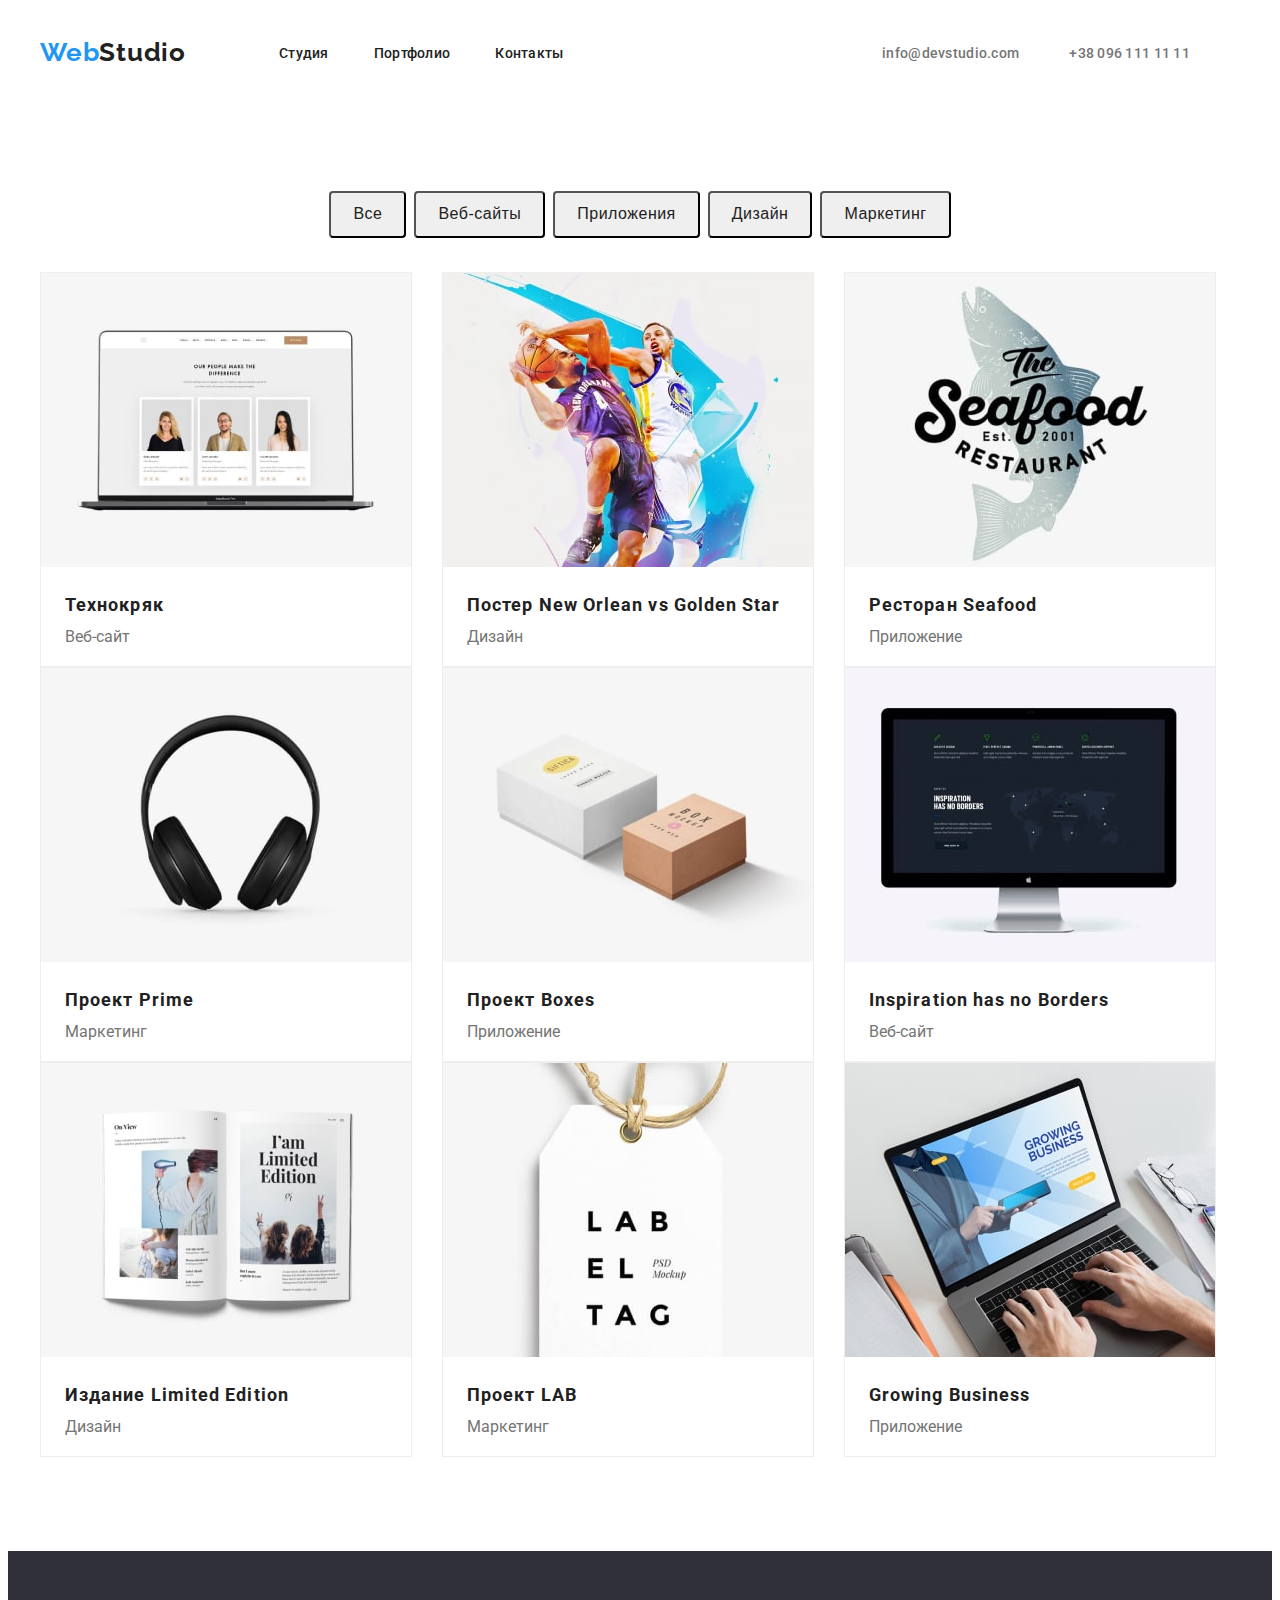
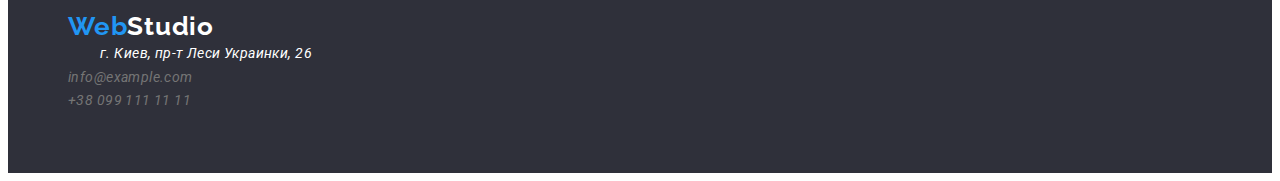
==== portfolio.html @ d753d0a9 "Initial commit" ====
<!DOCTYPE html>
<html lang="ru">
  <head>
    <meta charset="UTF-8" />
    <meta http-equiv="X-UA-Compatible" content="IE=edge" />
    <meta name="viewport" content="width=device-width, initial-scale=1.0" />
    <title>WebStudio</title>
    <link rel="preconnect" href="https://fonts.googleapis.com" />
    <link rel="preconnect" href="https://fonts.gstatic.com" crossorigin />
    <link
      href="https://fonts.googleapis.com/css2?family=Raleway:wght@700&family=Roboto:wght@400;500;700;900&display=swap"
      rel="stylesheet"
    />
    <link
      rel="https://github.com/sindresorhus/modern-normalize/blob/main/modern-normalize.css"
    />
    <link rel="stylesheet" href="./css/styles.css" />
  </head>
  <body>
  </head>
  <body>
    <header class="header">
      <div class="container header-container">
        <nav class="header-navigation">
          <a href="" class="heder-logo link"
            >Web<span class="studio-nav">Studio</span></a>
          <ul class="list heder-list">
            <li class="header-item">
              <a class="header-link link" href="./">Студия</a>
            </li>
            <li class="header-item">
              <a class="header-link link" href="./portfolio.html">Портфолио</a>
            </li>
            <li class="header-item">
              <a class="header-link link" href="">Контакты</a>
            </li>
          </ul>
        </nav>
        <div class="header-connect">
          <ul class="list heder-list">
            <li>
              <a class="header-tel link" href="mailto:info@devstudio.com"
                >info@devstudio.com</a
              >
            </li>
            <li>
              <a class="header-tel link" href="tel:+380961111111"
                >+38 096 111 11 11</a
              >
            </li>
          </ul>
        </div>
      </div>
    </header>
    <main>
      <section class="section-portfolio">
        <div class="container">
        <h1 hidden>portfolio</h1>
        <ul class="portfolio-btn">
        <li class="filter-btn-li">
           <button class="filter-btn" type="button">Все</button>
          </li>
        <li class="filter-btn-li">
           <button class="filter-btn" type="button">Веб-сайты</button>
          </li>
        <li class="filter-btn-li">
           <button class="filter-btn" type="button">Приложения</button>
          </li>
        <li class="filter-btn-li">
           <button class="filter-btn" type="button">Дизайн</button>
          </li>
        <li class="filter-btn-li">
           <button class="filter-btn" type="button">Маркетинг</button>
          </li>
        </ul>
        <ul class="list work-list-p">
          <li class="work-item">
            <img class="works-img"
              src="./images/img11.jpg"
              alt="Технокряк"
              width="370"
              height="294"
            />
            <h2 class="section-title-portfolio">Технокряк</h2>
            <p class="section-title-portfolio-name">Веб-сайт</p>
          </li>
          <li class="work-item">
            <img class="works-img"
              src="./images/img22.jpg"
              alt="Постер New Orlean vs Golden Star"
              width="370"
              height="294"
            />
            <h2 class="section-title-portfolio">
              Постер New Orlean vs Golden Star
            </h2>
            <p class="section-title-portfolio-name">Дизайн</p>
          </li>

          <li class="work-item">
            <img class="works-img"
              src="./images/img33.jpg"
              alt="Ресторан Seafood"
              width="370"
              height="294"
            />
            <h2 class="section-title-portfolio">Ресторан Seafood</h2>
            <p class="section-title-portfolio-name">Приложение</p>
          </li>
          <li class="work-item">
            <img class="works-img"
              src="./images/img44.jpg"
              alt="Проект Prime"
              width="370"
              height="294"
            />
            <h2 class="section-title-portfolio">Проект Prime</h2>
            <p class="section-title-portfolio-name">Маркетинг</p>
          </li>
          <li class="work-item">
            <img class="works-img"
              src="./images/img55.jpg"
              alt="Проект Boxes"
              width="370"
              height="294"
            />
            <h2 class="section-title-portfolio">Проект Boxes</h2>
            <p class="section-title-portfolio-name">Приложение</p>
          </li>
          <li class="work-item">
            <img class="works-img"
              src="./images/img66.jpg"
              alt="Inspiration has no Borders"
              width="370"
              height="294"
            />
            <h2 class="section-title-portfolio" lang="en">
              Inspiration has no Borders
            </h2>
            <p class="section-title-portfolio-name">Веб-сайт</p>
          </li>
          <li class="work-item">
            <img class="works-img"
              src="./images/img77.jpg"
              alt="Издание Limited Edition"
              width="370"
              height="294"
            />
            <h2 class="section-title-portfolio">Издание Limited Edition</h2>
            <p class="section-title-portfolio-name">Дизайн</p>
          </li>
          <li class="work-item">
            <img class="works-img"
              src="./images/img88.jpg"
              alt="Проект LAB"
              width="370"
              height="294"
            />
            <h2 class="section-title-portfolio">Проект LAB</h2>
            <p class="section-title-portfolio-name">Маркетинг</p>
          </li>
          <li class="work-item">
            <img class="works-img"
              src="./images/img99.jpg"
              alt="Growing Business"
              width="370"
              height="294"
            />
            <h2 class="section-title-portfolio">Growing Business</h2>
            <p class="section-title-portfolio-name">Приложение</p>
          </li>
        </ul>
      </div>
      </section>
      <footer class="footer">
        <div class="container">
        <a href="./index.html" class="heder-logo link"
          >Web<span class="studio-footer">Studio</span></a
        >
        <address>
          <ul class="list">
            <li>
              <a
                class="footer-map link"
                href="http://goo.gl/maps/J8RDsRpYymLc4zaT9"
                target="_blank"
                rel="noopener noreferrer"
                >г. Киев, пр-т Леси Украинки, 26</a
              >
            </li>
            <li>
              <a
                class="footer-communication link"
                href="mailto:info@example.com"
                >info@example.com</a
              >
            </li>
            <li>
              <a class="footer-communication link" href="tel:+380991111111"
                >+38 099 111 11 11</a
              >
            </li>
          </ul>
        </address>
      </div>
      </footer>
    </main>
  </body>
</html>
---- css/styles.css ----
:root {
    --main-title-color: #FFFFFF;
    --second-title-color: #212121;
    --main-text-color: #757575;
    --second-text-color: color: rgba(255, 255, 255, 0.6);
    --colored-text: #2196F3;
    --hover-text: #2196F3;
    --main-btn-color: #FFFFFF;
    --second-btn-color: #757575;
    --btn-text-color: #212121;
    --section-servicec-fon: #2F303A;
    --section-work-fon: #E5E5E5;
    --section-our-fon: #E5E5E5;
    --section-team-fon: #F5F4FA;
    --footer-fon: #2F303A;
    --button-text-color: #F5F4FA;
}

.p, h1, h2, h3, h4, h5, h6 {
    margin: 0;
}

ul {
    list-style: none;
    margin: 0;
    padding: 0;
}

ul {
     padding-left: 0em;
}

img {
    display: block;
}

.container {
    width: 1200px;
    padding-left: 215;
    padding-right: 215;
    margin: 0 auto;
}

.header-container {
    display: flex;
    align-items: center;
}

.header-connect {
    margin-left: auto;
}

.heder-list {
    display: flex;
}

.buton {
    cursor: pointer;
}

body {
    font-family: 'roboto';
    color: var(--main-text-color)
}

.head {
    font-family: 'roboto';
}
.list {
    list-style: none;
}

.link {
    text-decoration: none;
}

section {
    display: block;
}

section {
    padding-top: 94px;
    padding-bottom: 94px;
  }
  .section-services:first-of-type{
    padding-top: 0px;
    padding-bottom: 0px;
  }

  .projects-list:htn-chil(4n) {
      pading-right: 0;
  }

/*---------------Logotipe---------------*/

.studio-nav {
    color: var(--second-title-color);
}

.studio-footer {
    color: var(--main-title-color);
}

/*---------------HEADER---------------*/

.header-navigation {
    display: flex;
    align-items: center;
}

.heder-logo {
    font-family: Raleway;
    font-weight: 700;
    font-size: 26px;
    line-height: 1.20;
    letter-spacing: 0.03em;
    color: var(--colored-text);
    margin-right: 93px;
    padding-top: 29px;
    padding-bottom: 29px;
}

.header-item:not(:last-child) {
    margin-right: 45px;
}

.header-link {
    font-weight: 500;
    font-size: 14px;
    line-height: 1.15;
    letter-spacing: 0.02em;
    color: var(--second-title-color);
}

.header-link:hover,
.header-link:focus,
.header-link:active {
    color: var(--hover-text);
}
.header-tel {
    font-weight: 500;
    font-size: 14px;
    line-height: 1.15;
    letter-spacing: 0.02em;
    color: var(--main-text-color);
}

.header-tel:hover,
.header-tel:focus {
    color: var(--hover-text);
}

.header-tel {
    margin-right: 50px;
}

/*---------------section-services---------------*/



.section-services {
    text-align: center;
    background: var(--section-servicec-fon)
}
.section-title {
    width: 696px;
    margin-top: 0;
    margin-bottom: 30px;
    padding-top: 200px;
    margin-left: auto;
    margin-right: auto;
    font-weight: 900;
    font-size: 44px;
    line-height: 1.36;
    text-align: center;
    letter-spacing: 0.06em;
    text-transform: uppercase;
    color: #FFFFFF;

}
.section-btn {
    border-radius: 4px;
    padding: 10px 32px;
    margin-bottom:200px;
    display: inline-block;
    font-family: inherit;
    font-weight: 700;
    font-size: 16px;
    line-height: 1.87;
    align-items: center;
    text-align: center;
    letter-spacing: 0.06em;
    color: var(--main-btn-color);
    background: var(--hover-text)
}


.section-btn {
    cursor: pointer;
}

    

/*---------------section-work ---------------*/

.work-list {
    display: flex;
    margin-top: 0px;
    margin-bottom: 0px;
    padding: 0px;
}

.work-li {
    width: 270px;
}
.work-li {
    margin-left: 15px;
    margin-right: 15px;
}

.section-work-title {
    font-weight: 700;
    font-size: 14px;
    line-height: 1.15;
    letter-spacing: 0.03em;
    text-transform: uppercase;
    color: var(--second-title-color);
}
.section-work-text {
    font-size: 14px;
    line-height: 1.7;
    letter-spacing: 0.03em;
    color: var(--main-text-color);
}

/*---------------section-our-work ---------------*/

.section-ourwork-title {
    margin-bottom: 50px;
}
.about-list {
    display: flex;
}

.about-item {
    margin-left: 30px;
}

.about-img {
    display: block;
    max-width: 100%;
    height: auto;
}

.section-ourwork-title {
    font-weight: 700;
    font-size: 36px;
    line-height: 1.16;
    text-align: center;
    letter-spacing: 0.03em;
    color: var(--second-title-color);
}

/*---------------section-team ---------------*/

.section-team-title {
    margin-bottom: 50px;
}

.list-team {
    display: flex;
}
.section-team {
    background: var(--section-team-fon);
}

.team-li {
    margin-left: 30px;
}
.section-team-title {
    font-weight: 700;
    font-size: 36px;
    line-height: 1.16;
    text-align: center;
    letter-spacing: 0.03em;
    color: var(--second-title-color)
}
.section-team-name {
    font-weight: 500;
    font-size: 16px;
    line-height: 1.18;
    text-align: center;
    letter-spacing: 0.03em;
    color: var(--second-title-color);
}
.section-team-text {
    font-size: 16px;
    line-height: 1.18;
    text-align: center;
    letter-spacing: 0.03em;
    color: var(--main-text-color);
}

/*---------------footer ---------------*/


.footer {
    padding: 60px;
    background: var(--footer-fon);
}


.footer-map {
    padding: 32px;
    font-size: 14px;
    line-height: 1.7;
    letter-spacing: 0.03em;
    color: var(--main-title-color);
}
.footer-communication {
    font-size: 14px;
    line-height: 1.7;
    letter-spacing: 0.03em;
    color: var(--second-text-color);
}
.footer-map:hover,
.footer-map:focus {
    color: var(--hover-text);
}

.footer-communication:hover,
.footer-communication:focus {
    color: var(--hover-text);
}

/*---------------section-portfolio---------------*/

.portfolio-btn {
    display: flex;
    justify-content: center;
    margin-top: 0;
    margin-bottom: 34px;
}
.filter-btn {
    border-radius: 4px;
    padding: 6px 22px;
    font-weight: 500;
    font-size: 16px;
    line-height: 1.9;
    align-items: center;
    text-align: center;
    letter-spacing: 0.03em;
    color: var(--second-title-color);
}

.filter-btn:hover,
.filter-btn:focus {
    background: var(--hover-text)
}

.filter-btn-li:not(:last-child) {
    margin-right: 8px;
}

.filter-btn {
    cursor: pointer;
}

/*---------------section-portfolio---------------*/


.section-title-portfolio {
    font-weight: bold;
    font-size: 18px;
    line-height: 36px;
    letter-spacing: 0.06em;
    color: #212121;
}

.work-list-p {
    display: flex;
    flex-wrap: wrap;
}

.work-item {
    margin-right: 30px;
    box-sizing: border-box;
    border: 1px solid #EEEEEE;
}

.work-item:nth-child(3n) {
    margin-right: 0;
}

.works-img {
    margin-bottom: 20px;
}

.section-title-portfolio {
    margin: 0px 24px 4px;
}

.section-title-portfolio-name {
    margin: 0px 24px 20px;
}
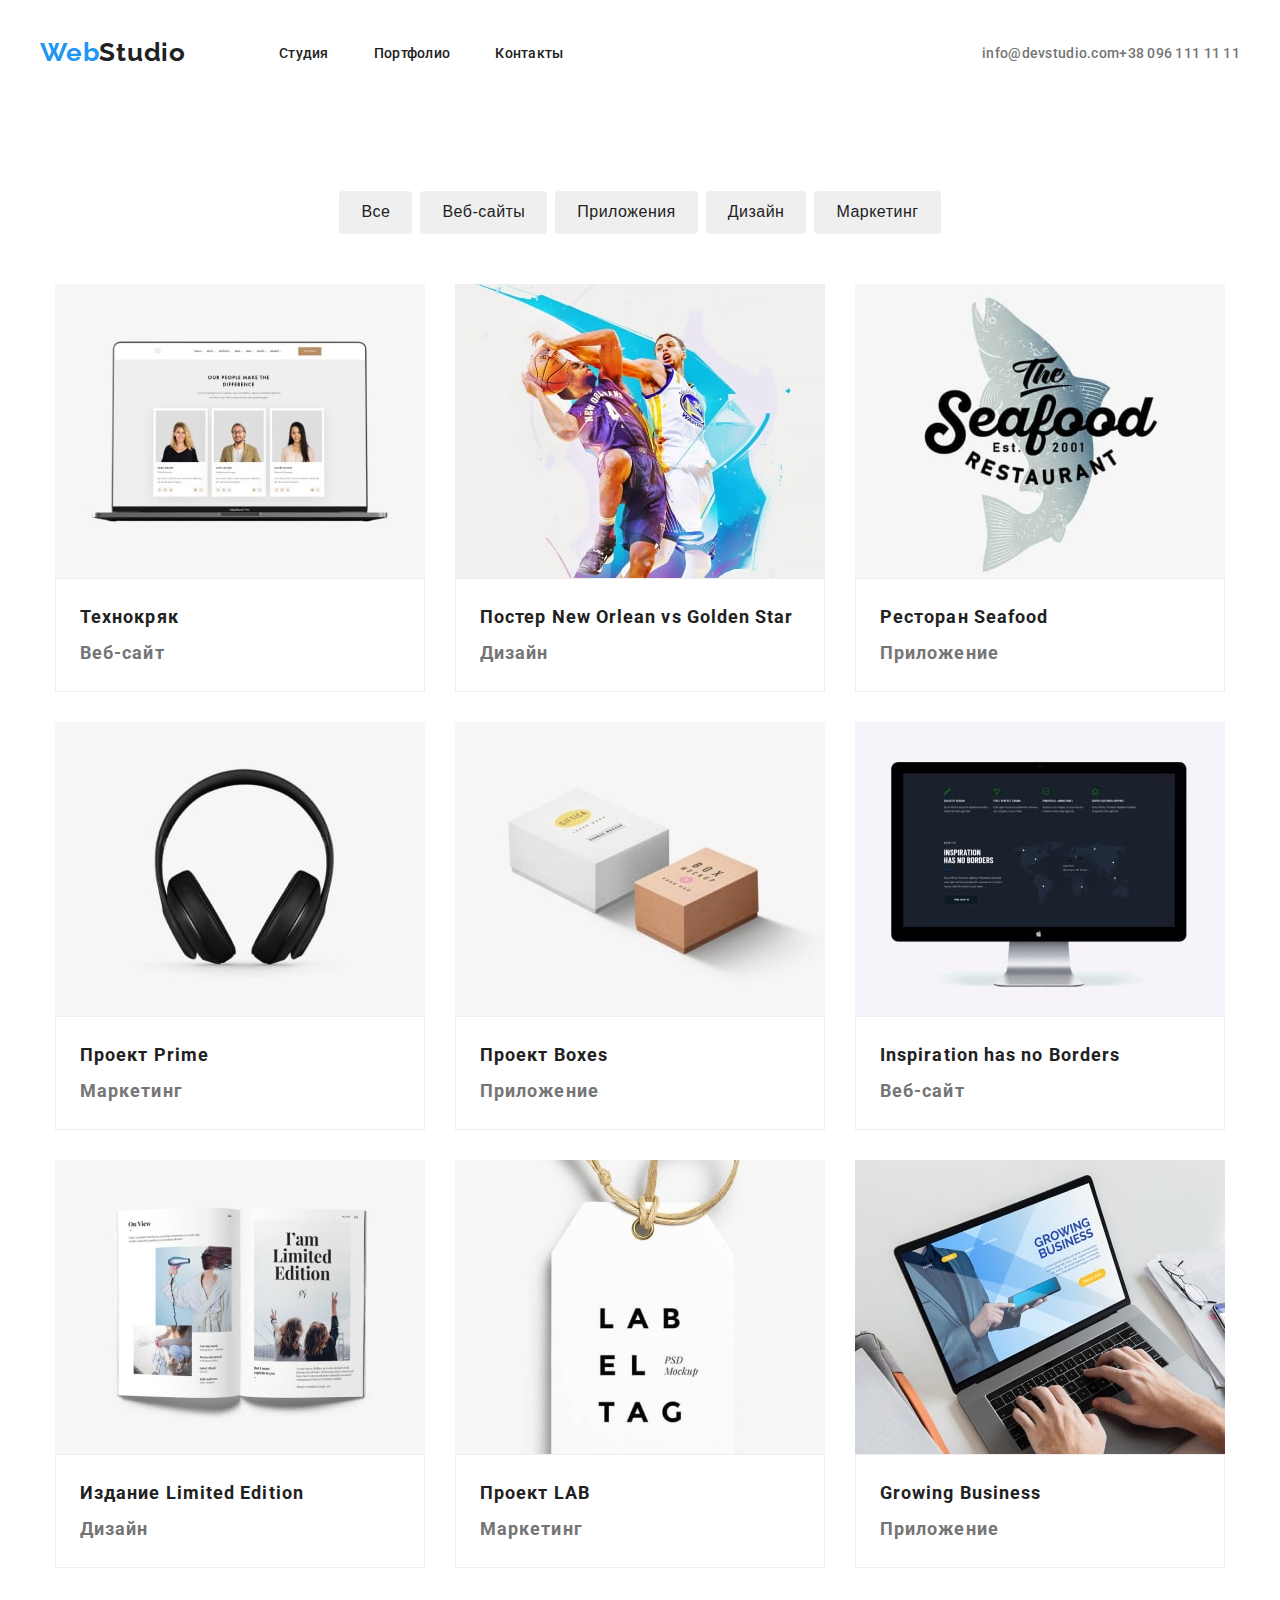
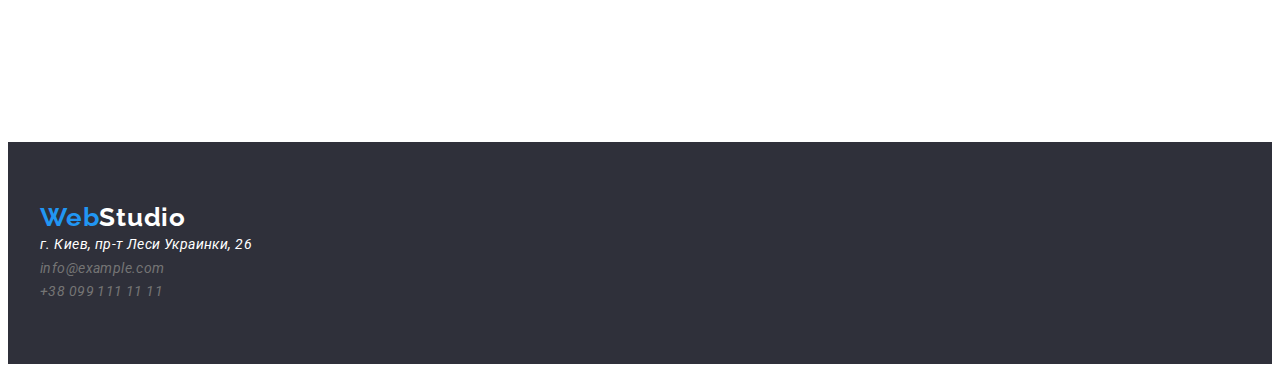
==== commit 4a96cb82: "main" ====
--- a/portfolio.html
+++ b/portfolio.html
@@ -12,19 +12,22 @@
       rel="stylesheet"
     />
     <link
-      rel="https://github.com/sindresorhus/modern-normalize/blob/main/modern-normalize.css"
+      rel="stylesheet"
+      href="https://cdnjs.cloudflare.com/ajax/libs/modern-normalize/1.1.0/modern-normalize.min.css"
+      integrity="sha512-wpPYUAdjBVSE4KJnH1VR1HeZfpl1ub8YT/NKx4PuQ5NmX2tKuGu6U/JRp5y+Y8XG2tV+wKQpNHVUX03MfMFn9Q=="
+      crossorigin="anonymous"
+      referrerpolicy="no-referrer"
     />
     <link rel="stylesheet" href="./css/styles.css" />
-  </head>
-  <body>
   </head>
   <body>
     <header class="header">
       <div class="container header-container">
         <nav class="header-navigation">
           <a href="" class="heder-logo link"
-            >Web<span class="studio-nav">Studio</span></a>
-          <ul class="list heder-list">
+            >Web<span class="studio-nav">Studio</span></a
+          >
+          <ul class="heder-list">
             <li class="header-item">
               <a class="header-link link" href="./">Студия</a>
             </li>
@@ -37,7 +40,7 @@
           </ul>
         </nav>
         <div class="header-connect">
-          <ul class="list heder-list">
+          <ul class="heder-list">
             <li>
               <a class="header-tel link" href="mailto:info@devstudio.com"
                 >info@devstudio.com</a
@@ -53,132 +56,161 @@
       </div>
     </header>
     <main>
-      <section class="section-portfolio">
+      <section class="section">
         <div class="container">
-        <h1 hidden>portfolio</h1>
-        <ul class="portfolio-btn">
-        <li class="filter-btn-li">
-           <button class="filter-btn" type="button">Все</button>
-          </li>
-        <li class="filter-btn-li">
-           <button class="filter-btn" type="button">Веб-сайты</button>
-          </li>
-        <li class="filter-btn-li">
-           <button class="filter-btn" type="button">Приложения</button>
-          </li>
-        <li class="filter-btn-li">
-           <button class="filter-btn" type="button">Дизайн</button>
-          </li>
-        <li class="filter-btn-li">
-           <button class="filter-btn" type="button">Маркетинг</button>
-          </li>
-        </ul>
-        <ul class="list work-list-p">
-          <li class="work-item">
-            <img class="works-img"
-              src="./images/img11.jpg"
-              alt="Технокряк"
-              width="370"
-              height="294"
-            />
-            <h2 class="section-title-portfolio">Технокряк</h2>
-            <p class="section-title-portfolio-name">Веб-сайт</p>
-          </li>
-          <li class="work-item">
-            <img class="works-img"
-              src="./images/img22.jpg"
-              alt="Постер New Orlean vs Golden Star"
-              width="370"
-              height="294"
-            />
-            <h2 class="section-title-portfolio">
-              Постер New Orlean vs Golden Star
-            </h2>
-            <p class="section-title-portfolio-name">Дизайн</p>
-          </li>
+          <h1 hidden>portfolio</h1>
+          <ul class="portfolio-btn">
+            <li class="filter-btn-li">
+              <button class="filter-btn" type="button">Все</button>
+            </li>
+            <li class="filter-btn-li">
+              <button class="filter-btn" type="button">Веб-сайты</button>
+            </li>
+            <li class="filter-btn-li">
+              <button class="filter-btn" type="button">Приложения</button>
+            </li>
+            <li class="filter-btn-li">
+              <button class="filter-btn" type="button">Дизайн</button>
+            </li>
+            <li class="filter-btn-li">
+              <button class="filter-btn" type="button">Маркетинг</button>
+            </li>
+          </ul>
+          <ul class="portfolio-ul">
+            <li class="work-item">
+              <img
+                class="works-img"
+                src="./images/img11.jpg"
+                alt="Технокряк"
+                width="370"
+                height="294"
+              />
+              <div class="portfolio-div">
+                <h2 class="section-title-portfolio">Технокряк</h2>
+                <p class="section-title-portfolio-name">Веб-сайт</p>
+              </div>
+            </li>
+            <li class="work-item">
+              <img
+                class="works-img"
+                src="./images/img22.jpg"
+                alt="Постер New Orlean vs Golden Star"
+                width="370"
+                height="294"
+              />
+              <div class="portfolio-div">
+                <h2 class="section-title-portfolio">
+                  Постер New Orlean vs Golden Star
+                </h2>
+                <p class="section-title-portfolio-name">Дизайн</p>
+              </div>
+            </li>
 
-          <li class="work-item">
-            <img class="works-img"
-              src="./images/img33.jpg"
-              alt="Ресторан Seafood"
-              width="370"
-              height="294"
-            />
-            <h2 class="section-title-portfolio">Ресторан Seafood</h2>
-            <p class="section-title-portfolio-name">Приложение</p>
-          </li>
-          <li class="work-item">
-            <img class="works-img"
-              src="./images/img44.jpg"
-              alt="Проект Prime"
-              width="370"
-              height="294"
-            />
-            <h2 class="section-title-portfolio">Проект Prime</h2>
-            <p class="section-title-portfolio-name">Маркетинг</p>
-          </li>
-          <li class="work-item">
-            <img class="works-img"
-              src="./images/img55.jpg"
-              alt="Проект Boxes"
-              width="370"
-              height="294"
-            />
-            <h2 class="section-title-portfolio">Проект Boxes</h2>
-            <p class="section-title-portfolio-name">Приложение</p>
-          </li>
-          <li class="work-item">
-            <img class="works-img"
-              src="./images/img66.jpg"
-              alt="Inspiration has no Borders"
-              width="370"
-              height="294"
-            />
-            <h2 class="section-title-portfolio" lang="en">
-              Inspiration has no Borders
-            </h2>
-            <p class="section-title-portfolio-name">Веб-сайт</p>
-          </li>
-          <li class="work-item">
-            <img class="works-img"
-              src="./images/img77.jpg"
-              alt="Издание Limited Edition"
-              width="370"
-              height="294"
-            />
-            <h2 class="section-title-portfolio">Издание Limited Edition</h2>
-            <p class="section-title-portfolio-name">Дизайн</p>
-          </li>
-          <li class="work-item">
-            <img class="works-img"
-              src="./images/img88.jpg"
-              alt="Проект LAB"
-              width="370"
-              height="294"
-            />
-            <h2 class="section-title-portfolio">Проект LAB</h2>
-            <p class="section-title-portfolio-name">Маркетинг</p>
-          </li>
-          <li class="work-item">
-            <img class="works-img"
-              src="./images/img99.jpg"
-              alt="Growing Business"
-              width="370"
-              height="294"
-            />
-            <h2 class="section-title-portfolio">Growing Business</h2>
-            <p class="section-title-portfolio-name">Приложение</p>
-          </li>
-        </ul>
-      </div>
+            <li class="work-item">
+              <img
+                class="works-img"
+                src="./images/img33.jpg"
+                alt="Ресторан Seafood"
+                width="370"
+                height="294"
+              />
+              <div class="portfolio-div">
+                <h2 class="section-title-portfolio">Ресторан Seafood</h2>
+                <p class="section-title-portfolio-name">Приложение</p>
+              </div>
+            </li>
+            <li class="work-item">
+              <img
+                class="works-img"
+                src="./images/img44.jpg"
+                alt="Проект Prime"
+                width="370"
+                height="294"
+              />
+              <div class="portfolio-div">
+                <h2 class="section-title-portfolio">Проект Prime</h2>
+                <p class="section-title-portfolio-name">Маркетинг</p>
+              </div>
+            </li>
+            <li class="work-item">
+              <img
+                class="works-img"
+                src="./images/img55.jpg"
+                alt="Проект Boxes"
+                width="370"
+                height="294"
+              />
+              <div class="portfolio-div">
+                <h2 class="section-title-portfolio">Проект Boxes</h2>
+                <p class="section-title-portfolio-name">Приложение</p>
+              </div>
+            </li>
+            <li class="work-item">
+              <img
+                class="works-img"
+                src="./images/img66.jpg"
+                alt="Inspiration has no Borders"
+                width="370"
+                height="294"
+              />
+              <div class="portfolio-div">
+                <h2 class="section-title-portfolio" lang="en">
+                  Inspiration has no Borders
+                </h2>
+                <p class="section-title-portfolio-name">Веб-сайт</p>
+              </div>
+            </li>
+            <li class="work-item">
+              <img
+                class="works-img"
+                src="./images/img77.jpg"
+                alt="Издание Limited Edition"
+                width="370"
+                height="294"
+              />
+              <div class="portfolio-div">
+                <h2 class="section-title-portfolio">Издание Limited Edition</h2>
+                <p class="section-title-portfolio-name">Дизайн</p>
+              </div>
+            </li>
+            <li class="work-item">
+              <img
+                class="works-img"
+                src="./images/img88.jpg"
+                alt="Проект LAB"
+                width="370"
+                height="294"
+              />
+              <div class="portfolio-div">
+                <h2 class="section-title-portfolio">Проект LAB</h2>
+                <p class="section-title-portfolio-name">Маркетинг</p>
+              </div>
+            </li>
+            <li class="work-item">
+              <img
+                class=""
+                works-img
+                src="./images/img99.jpg"
+                alt="Growing Business"
+                width="370"
+                height="294"
+              />
+              <div class="portfolio-div">
+                <h2 class="section-title-portfolio">Growing Business</h2>
+                <p class="section-title-portfolio-name">Приложение</p>
+              </div>
+            </li>
+          </ul>
+        </div>
       </section>
-      <footer class="footer">
-        <div class="container">
-        <a href="./index.html" class="heder-logo link"
+    </main>
+    <footer class="footer">
+      <div class="container">
+        <a href="./index.html" class="heder-logo-footer link"
           >Web<span class="studio-footer">Studio</span></a
         >
         <address>
-          <ul class="list">
+          <ul class="">
             <li>
               <a
                 class="footer-map link"
@@ -203,7 +235,6 @@
           </ul>
         </address>
       </div>
-      </footer>
-    </main>
+    </footer>
   </body>
 </html>
--- a/css/styles.css
+++ b/css/styles.css
@@ -16,19 +16,17 @@
     --button-text-color: #F5F4FA;
 }
 
-.p, h1, h2, h3, h4, h5, h6 {
+p, h1, h2, h3, h4, h5, h6 {
     margin: 0;
 }
 
 ul {
-    list-style: none;
     margin: 0;
     padding: 0;
-}
-
-ul {
-     padding-left: 0em;
-}
+    padding-left: 0em;
+    list-style: none;
+}
+
 
 img {
     display: block;
@@ -36,8 +34,8 @@
 
 .container {
     width: 1200px;
-    padding-left: 215;
-    padding-right: 215;
+    padding-left: 15px;
+    padding-right: 15px;
     margin: 0 auto;
 }
 
@@ -66,25 +64,15 @@
 .head {
     font-family: 'roboto';
 }
-.list {
-    list-style: none;
-}
 
 .link {
     text-decoration: none;
 }
 
-section {
-    display: block;
-}
-
-section {
+
+.section {
     padding-top: 94px;
     padding-bottom: 94px;
-  }
-  .section-services:first-of-type{
-    padding-top: 0px;
-    padding-bottom: 0px;
   }
 
   .projects-list:htn-chil(4n) {
@@ -150,9 +138,6 @@
     color: var(--hover-text);
 }
 
-.header-tel {
-    margin-right: 50px;
-}
 
 /*---------------section-services---------------*/
 
@@ -160,13 +145,13 @@
 
 .section-services {
     text-align: center;
-    background: var(--section-servicec-fon)
+    background: var(--section-servicec-fon);
+    padding: 200px 0;
 }
 .section-title {
     width: 696px;
     margin-top: 0;
     margin-bottom: 30px;
-    padding-top: 200px;
     margin-left: auto;
     margin-right: auto;
     font-weight: 900;
@@ -181,7 +166,6 @@
 .section-btn {
     border-radius: 4px;
     padding: 10px 32px;
-    margin-bottom:200px;
     display: inline-block;
     font-family: inherit;
     font-weight: 700;
@@ -205,9 +189,6 @@
 
 .work-list {
     display: flex;
-    margin-top: 0px;
-    margin-bottom: 0px;
-    padding: 0px;
 }
 
 .work-li {
@@ -215,7 +196,6 @@
 }
 .work-li {
     margin-left: 15px;
-    margin-right: 15px;
 }
 
 .section-work-title {
@@ -225,6 +205,7 @@
     letter-spacing: 0.03em;
     text-transform: uppercase;
     color: var(--second-title-color);
+    margin-bottom: 20px;
 }
 .section-work-text {
     font-size: 14px;
@@ -234,19 +215,24 @@
 }
 
 /*---------------section-our-work ---------------*/
+
+.section-ourwork {
+    padding-top: 0px;
+}
 
 .section-ourwork-title {
     margin-bottom: 50px;
 }
 .about-list {
     display: flex;
+    margin-left: 0px;
 }
 
 .about-item {
     margin-left: 30px;
 }
 
-.about-img {
+img {
     display: block;
     max-width: 100%;
     height: auto;
@@ -276,6 +262,14 @@
 
 .team-li {
     margin-left: 30px;
+}
+
+.team-div {
+    padding-top: 30px;
+    padding-bottom: 30px;
+    background: #FFFFFF;
+    box-shadow: 0px 1px 3px rgba(0, 0, 0, 0.12), 0px 1px 1px rgba(0, 0, 0, 0.14), 0px 2px 1px rgba(0, 0, 0, 0.2);
+    border-radius: 0px 0px 4px 4px;
 }
 .section-team-title {
     font-weight: 700;
@@ -292,6 +286,7 @@
     text-align: center;
     letter-spacing: 0.03em;
     color: var(--second-title-color);
+    margin-bottom: 10px;
 }
 .section-team-text {
     font-size: 16px;
@@ -303,15 +298,24 @@
 
 /*---------------footer ---------------*/
 
+.heder-logo-footer {
+    font-family: Raleway;
+    font-weight: 700;
+    font-size: 26px;
+    line-height: 1.20;
+    letter-spacing: 0.03em;
+    color: var(--colored-text);
+}
 
 .footer {
-    padding: 60px;
+    padding: 60px 0px;
     background: var(--footer-fon);
+    margin-bottom: 20px;
+    display: block;
 }
 
 
 .footer-map {
-    padding: 32px;
     font-size: 14px;
     line-height: 1.7;
     letter-spacing: 0.03em;
@@ -322,6 +326,7 @@
     line-height: 1.7;
     letter-spacing: 0.03em;
     color: var(--second-text-color);
+    margin-top: 10px;
 }
 .footer-map:hover,
 .footer-map:focus {
@@ -331,6 +336,7 @@
 .footer-communication:hover,
 .footer-communication:focus {
     color: var(--hover-text);
+    margin-top: 10px;
 }
 
 /*---------------section-portfolio---------------*/
@@ -338,10 +344,10 @@
 .portfolio-btn {
     display: flex;
     justify-content: center;
-    margin-top: 0;
-    margin-bottom: 34px;
+    margin-bottom: 50px;
 }
 .filter-btn {
+    border: transparent;
     border-radius: 4px;
     padding: 6px 22px;
     font-weight: 500;
@@ -355,6 +361,7 @@
 
 .filter-btn:hover,
 .filter-btn:focus {
+    color: var(--main-btn-color);
     background: var(--hover-text)
 }
 
@@ -385,21 +392,28 @@
 .work-item {
     margin-right: 30px;
     box-sizing: border-box;
-    border: 1px solid #EEEEEE;
+    margin-bottom: 30px;
 }
 
 .work-item:nth-child(3n) {
     margin-right: 0;
 }
-
-.works-img {
-    margin-bottom: 20px;
-}
-
-.section-title-portfolio {
-    margin: 0px 24px 4px;
+.portfolio-div {
+    padding: 20px 24px;
+    border: 1px solid #EEEEEE;
 }
 
 .section-title-portfolio-name {
-    margin: 0px 24px 20px;
-}+    font-weight: bold;
+    font-size: 18px;
+    line-height: 36px;
+    letter-spacing: 0.06em;
+    color: #757575;
+}
+
+.portfolio-ul {
+    display: flex;
+    flex-wrap: wrap;
+    justify-content: center;
+    margin-top: 0;
+    margin-bottom: 50px;
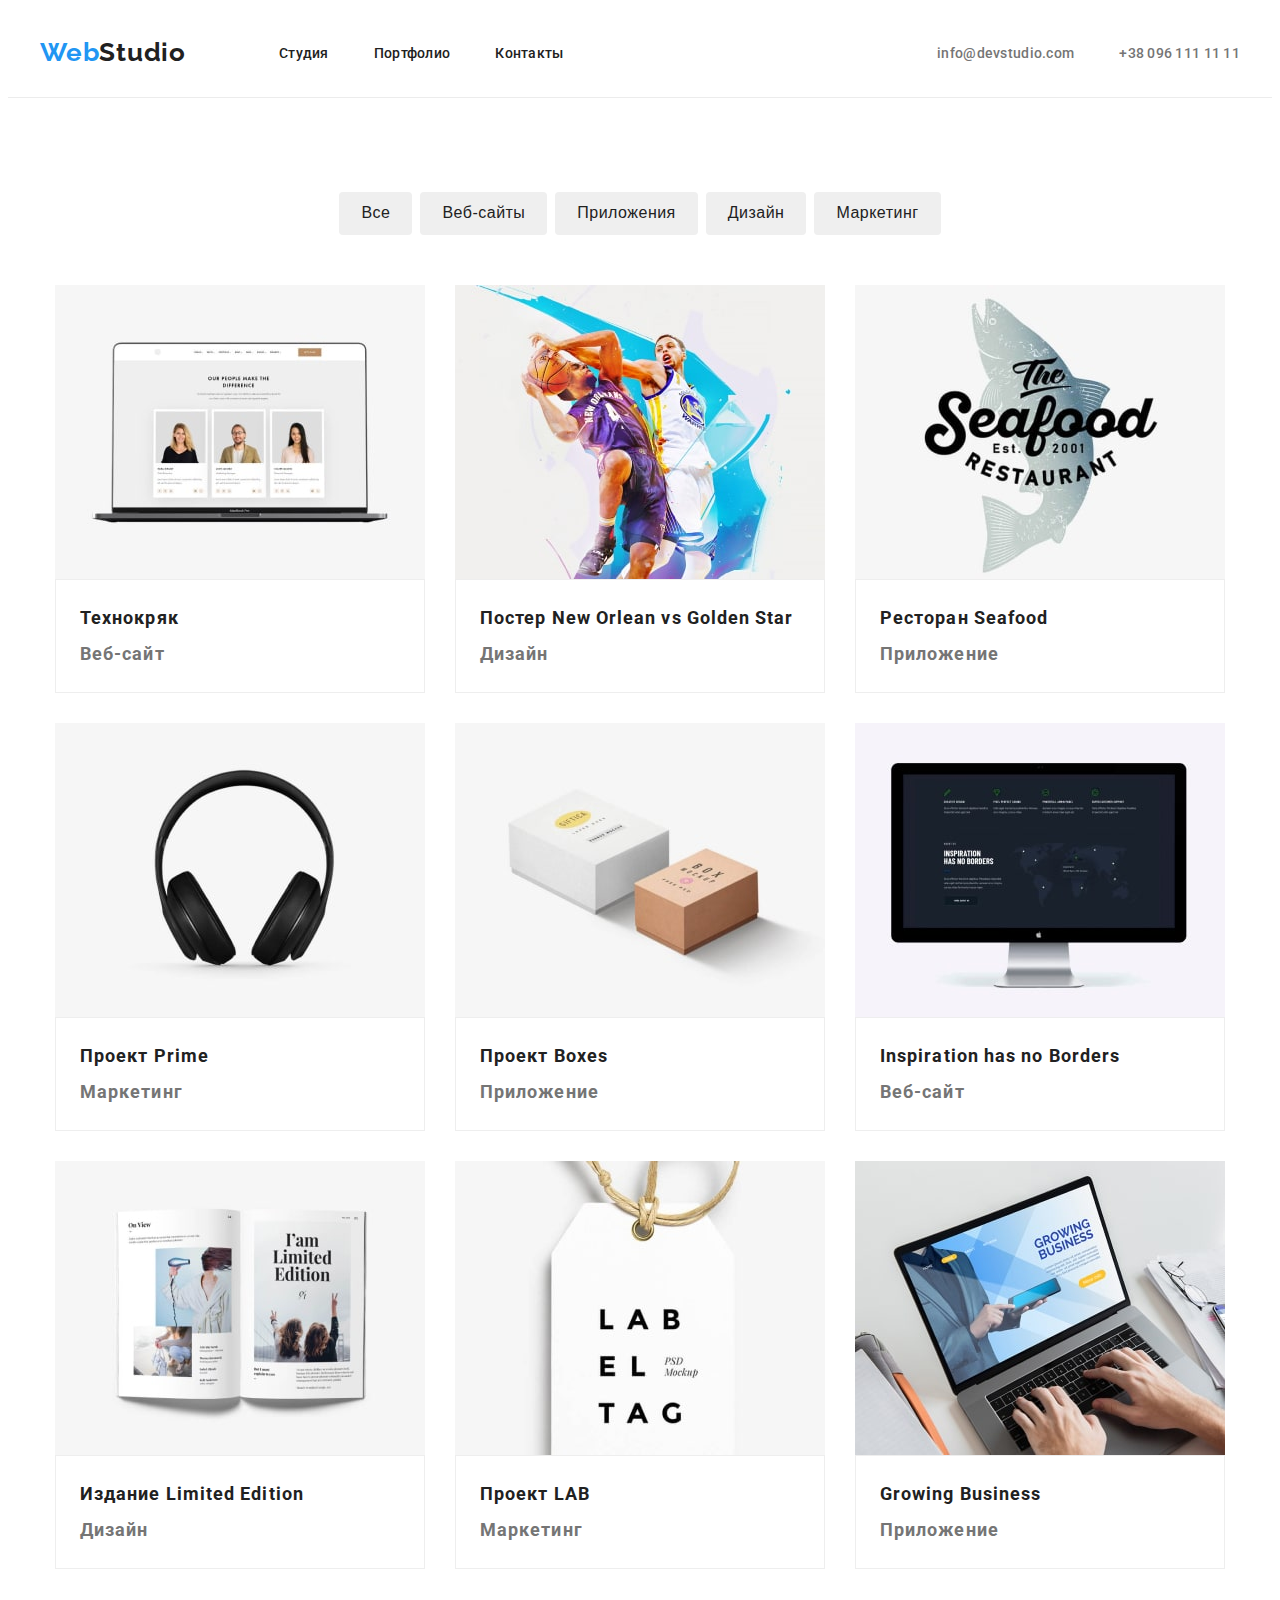
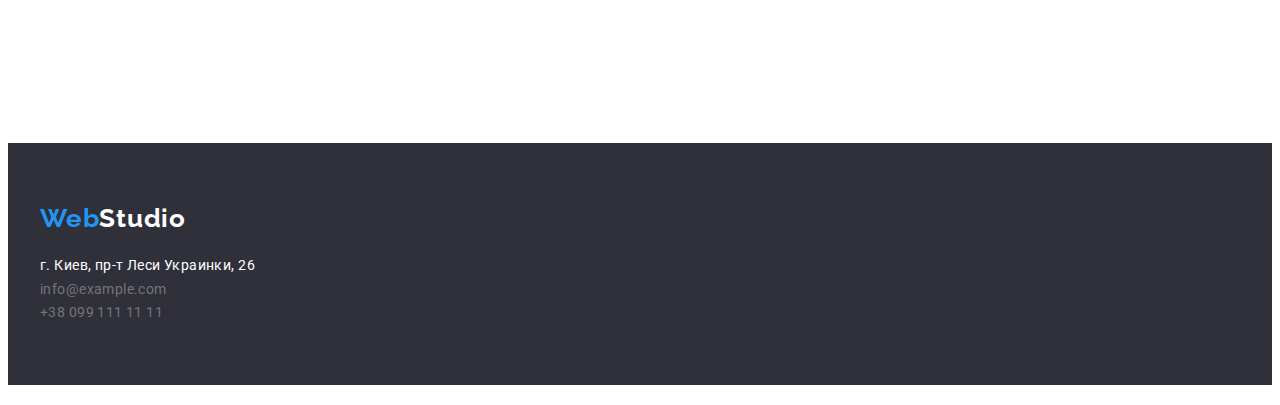
==== commit 710185bb: "main" ====
--- a/portfolio.html
+++ b/portfolio.html
@@ -25,11 +25,10 @@
       <div class="container header-container">
         <nav class="header-navigation">
           <a href="" class="heder-logo link"
-            >Web<span class="studio-nav">Studio</span></a
-          >
+            >Web<span class="studio-nav">Studio</span></a>
           <ul class="heder-list">
             <li class="header-item">
-              <a class="header-link link" href="./">Студия</a>
+              <a class="header-link link" href="./index.html">Студия</a>
             </li>
             <li class="header-item">
               <a class="header-link link" href="./portfolio.html">Портфолио</a>
@@ -39,20 +38,18 @@
             </li>
           </ul>
         </nav>
-        <div class="header-connect">
-          <ul class="heder-list">
-            <li>
-              <a class="header-tel link" href="mailto:info@devstudio.com"
+          <ul class="heder-list header-connect">
+            <li class="header-item">
+              <a class="link header-tel" href="mailto:info@devstudio.com"
                 >info@devstudio.com</a
               >
             </li>
-            <li>
-              <a class="header-tel link" href="tel:+380961111111"
+            <li class="header-item">
+              <a class="link header-tel" href="tel:+380961111111"
                 >+38 096 111 11 11</a
               >
             </li>
           </ul>
-        </div>
       </div>
     </header>
     <main>
@@ -209,8 +206,8 @@
         <a href="./index.html" class="heder-logo-footer link"
           >Web<span class="studio-footer">Studio</span></a
         >
-        <address>
-          <ul class="">
+        <address style="font-style: normal;">
+          <ul>
             <li>
               <a
                 class="footer-map link"
--- a/css/styles.css
+++ b/css/styles.css
@@ -91,9 +91,19 @@
 
 /*---------------HEADER---------------*/
 
+.header-tel::before {
+    width: 12px;
+    height: 16px;
+    background-image: url(//images/mail.svg);
+    background-size: contain;
+}
 .header-navigation {
     display: flex;
     align-items: center;
+}
+
+.header {
+    border-bottom: 1px solid #ECECEC;
 }
 
 .heder-logo {
@@ -146,8 +156,13 @@
 .section-services {
     text-align: center;
     background: var(--section-servicec-fon);
+    background-image: url("/images/fon-services.jpg");
+    max-width: 1600px;
+    margin-left: auto;
+    margin-right: auto;
     padding: 200px 0;
 }
+
 .section-title {
     width: 696px;
     margin-top: 0;
@@ -228,7 +243,7 @@
     margin-left: 0px;
 }
 
-.about-item {
+.about-item:nth-child(n+2) {
     margin-left: 30px;
 }
 
@@ -260,7 +275,7 @@
     background: var(--section-team-fon);
 }
 
-.team-li {
+.team-li:nth-child(n+2) {
     margin-left: 30px;
 }
 
@@ -305,6 +320,8 @@
     line-height: 1.20;
     letter-spacing: 0.03em;
     color: var(--colored-text);
+    margin-bottom: 20px;
+    display: block;
 }
 
 .footer {
@@ -417,3 +434,4 @@
     justify-content: center;
     margin-top: 0;
     margin-bottom: 50px;
+}
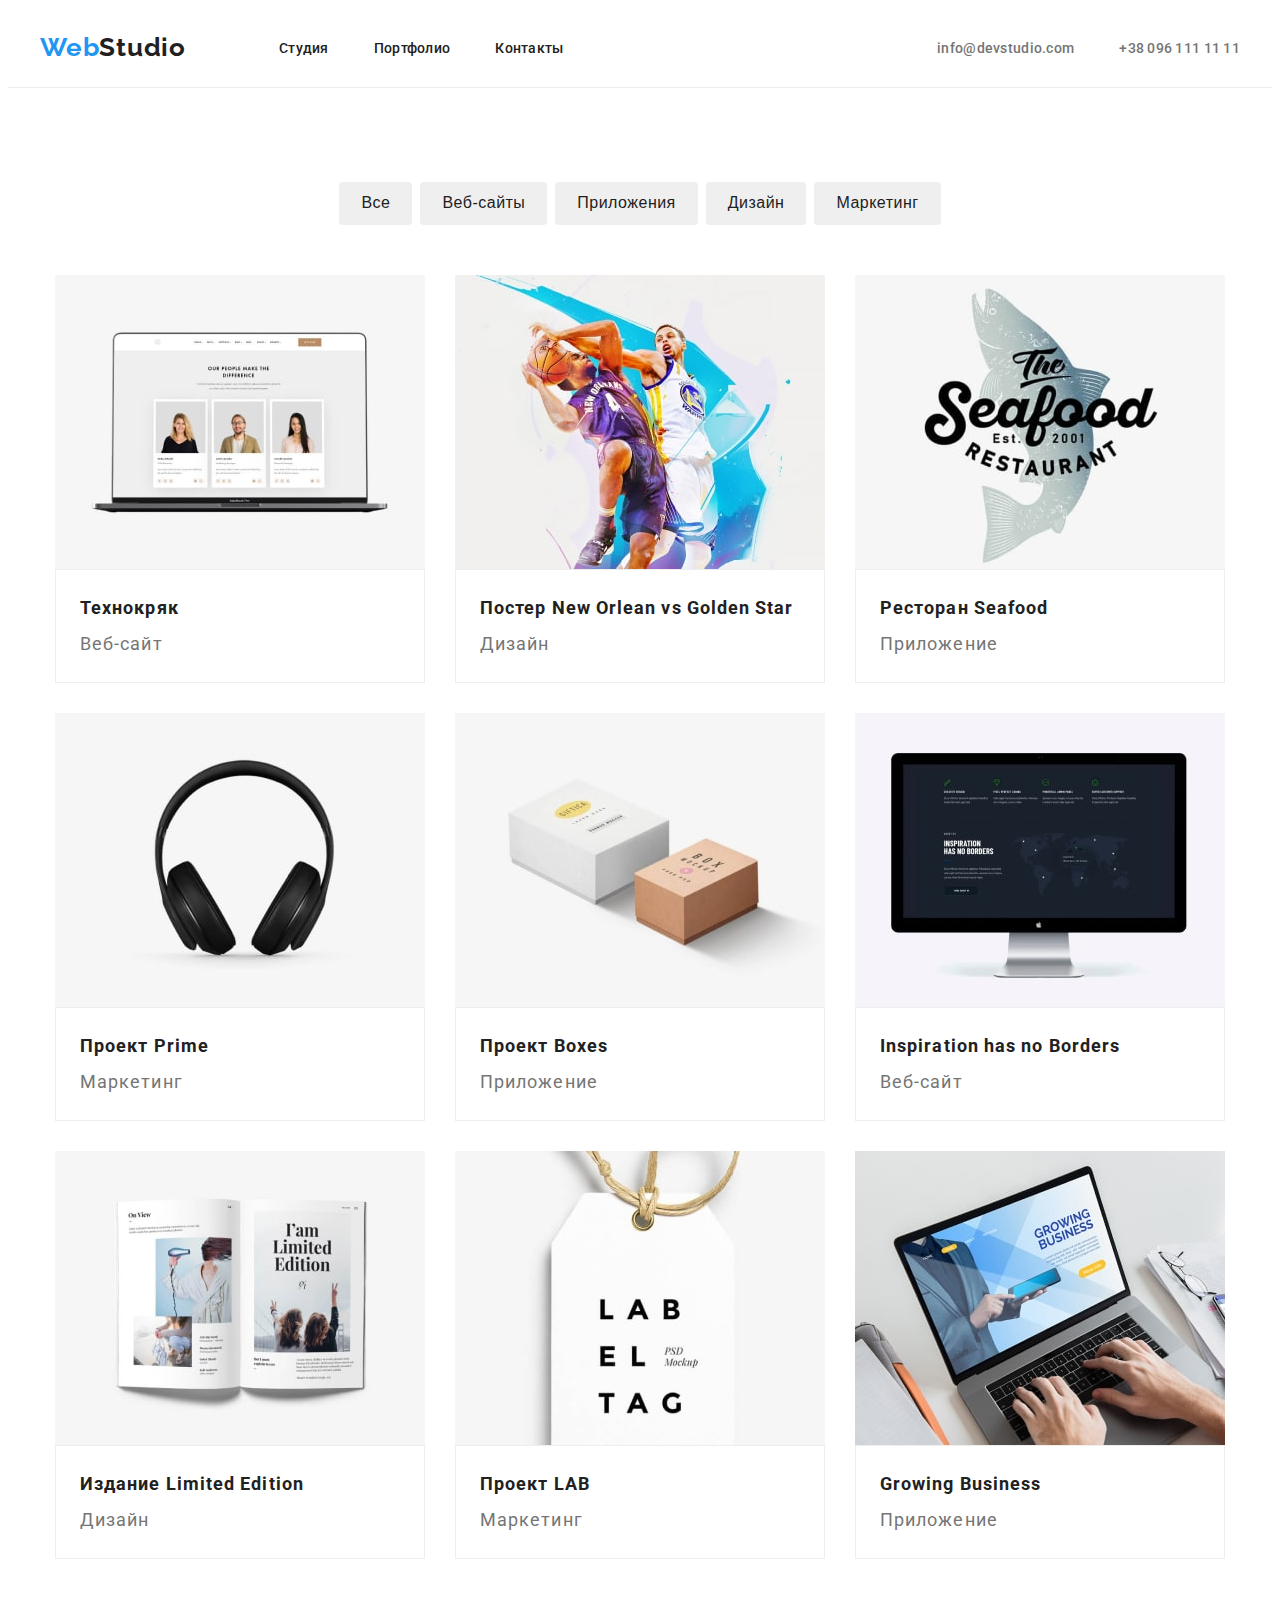
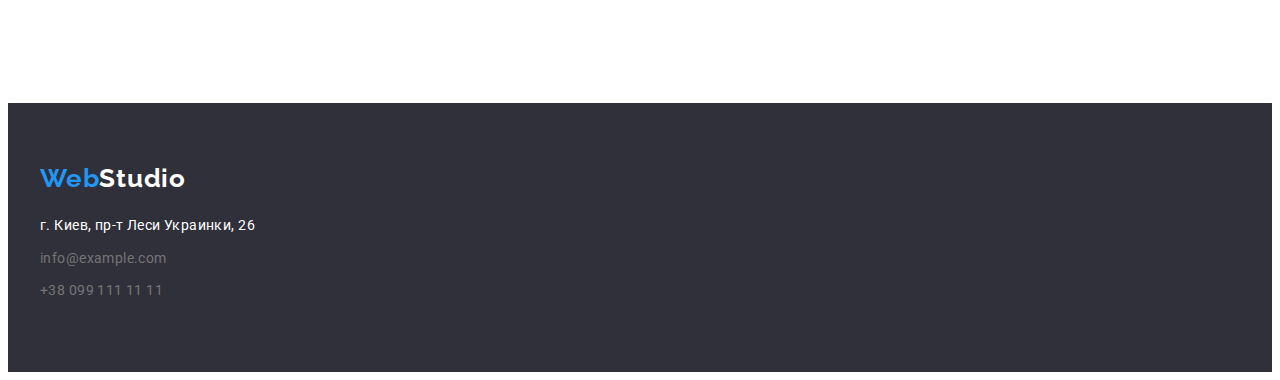
==== commit 213e37b0: "Update portfolio.html" ====
--- a/portfolio.html
+++ b/portfolio.html
@@ -40,7 +40,7 @@
         </nav>
           <ul class="heder-list header-connect">
             <li class="header-item">
-              <a class="link header-tel" href="mailto:info@devstudio.com"
+              <a class="link header-tel element-tel" href="mailto:info@devstudio.com"
                 >info@devstudio.com</a
               >
             </li>
@@ -55,7 +55,7 @@
     <main>
       <section class="section">
         <div class="container">
-          <h1 hidden>portfolio</h1>
+          <h1 class="visually-hidden">portfolio</h1>
           <ul class="portfolio-btn">
             <li class="filter-btn-li">
               <button class="filter-btn" type="button">Все</button>
@@ -208,7 +208,7 @@
         >
         <address style="font-style: normal;">
           <ul>
-            <li>
+            <li class="footer-li">
               <a
                 class="footer-map link"
                 href="http://goo.gl/maps/J8RDsRpYymLc4zaT9"
@@ -217,14 +217,14 @@
                 >г. Киев, пр-т Леси Украинки, 26</a
               >
             </li>
-            <li>
+            <li class="footer-li">
               <a
                 class="footer-communication link"
                 href="mailto:info@example.com"
                 >info@example.com</a
               >
             </li>
-            <li>
+            <li class="footer-li">
               <a class="footer-communication link" href="tel:+380991111111"
                 >+38 099 111 11 11</a
               >
--- a/css/styles.css
+++ b/css/styles.css
@@ -91,12 +91,7 @@
 
 /*---------------HEADER---------------*/
 
-.header-tel::before {
-    width: 12px;
-    height: 16px;
-    background-image: url(//images/mail.svg);
-    background-size: contain;
-}
+
 .header-navigation {
     display: flex;
     align-items: center;
@@ -114,8 +109,8 @@
     letter-spacing: 0.03em;
     color: var(--colored-text);
     margin-right: 93px;
-    padding-top: 29px;
-    padding-bottom: 29px;
+    padding-top: 24px;
+    padding-bottom: 24px;
 }
 
 .header-item:not(:last-child) {
@@ -151,17 +146,23 @@
 
 /*---------------section-services---------------*/
 
-
+.visually-hidden {
+    position: absolute;
+    clip: rect(0 0 0 0);
+    width: 1px;
+    height: 1px;
+    margin: -1px;
+  }
 
 .section-services {
     text-align: center;
     background: var(--section-servicec-fon);
-    background-image: url("/images/fon-services.jpg");
     max-width: 1600px;
     margin-left: auto;
     margin-right: auto;
     padding: 200px 0;
 }
+
 
 .section-title {
     width: 696px;
@@ -209,8 +210,8 @@
 .work-li {
     width: 270px;
 }
-.work-li {
-    margin-left: 15px;
+.work-li:not(:first-child) {
+    margin-left: 30px;
 }
 
 .section-work-title {
@@ -220,7 +221,7 @@
     letter-spacing: 0.03em;
     text-transform: uppercase;
     color: var(--second-title-color);
-    margin-bottom: 20px;
+    margin-bottom: 10px;
 }
 .section-work-text {
     font-size: 14px;
@@ -240,10 +241,9 @@
 }
 .about-list {
     display: flex;
-    margin-left: 0px;
-}
-
-.about-item:nth-child(n+2) {
+}
+
+.about-item:not(:first-child) {
     margin-left: 30px;
 }
 
@@ -275,7 +275,7 @@
     background: var(--section-team-fon);
 }
 
-.team-li:nth-child(n+2) {
+.team-li:not(:first-child) {
     margin-left: 30px;
 }
 
@@ -327,10 +327,12 @@
 .footer {
     padding: 60px 0px;
     background: var(--footer-fon);
-    margin-bottom: 20px;
+}
+
+.footer-li {
+    margin-bottom: 9px;
     display: block;
 }
-
 
 .footer-map {
     font-size: 14px;
@@ -357,6 +359,7 @@
 }
 
 /*---------------section-portfolio---------------*/
+
 
 .portfolio-btn {
     display: flex;
@@ -410,18 +413,25 @@
     margin-right: 30px;
     box-sizing: border-box;
     margin-bottom: 30px;
+
 }
 
 .work-item:nth-child(3n) {
     margin-right: 0;
 }
+
+.work-item:nth-last-child(-n + 3){
+    margin-bottom: 0;
+}
+
+
 .portfolio-div {
     padding: 20px 24px;
     border: 1px solid #EEEEEE;
 }
 
 .section-title-portfolio-name {
-    font-weight: bold;
+    font-weight: normal;
     font-size: 18px;
     line-height: 36px;
     letter-spacing: 0.06em;
